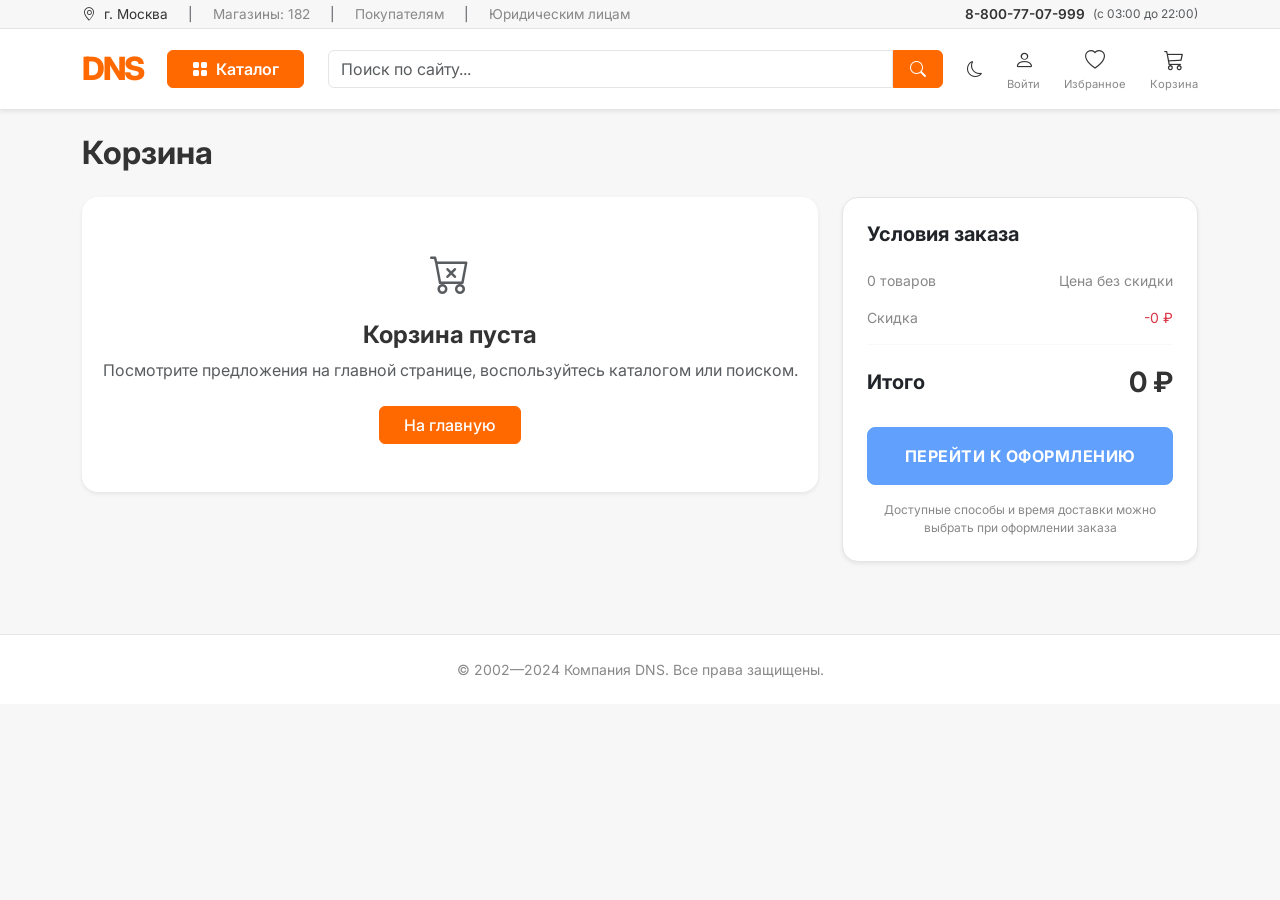
==== pages/cart.html @ 1a846f54 "Initial commit: DNS Marketplace clone" ====
<!DOCTYPE html>
<html lang="ru" data-theme="light">
<head>
  <meta charset="UTF-8">
  <meta name="viewport" content="width=device-width, initial-scale=1.0">
  <title>Корзина - DNS</title>
  <link href="https://cdn.jsdelivr.net/npm/bootstrap@5.3.2/dist/css/bootstrap.min.css" rel="stylesheet">
  <link rel="stylesheet" href="https://cdn.jsdelivr.net/npm/bootstrap-icons@1.11.1/font/bootstrap-icons.css">
  <link href="https://fonts.googleapis.com/css2?family=Inter:wght@400;500;600;700&display=swap" rel="stylesheet">
  <link rel="stylesheet" href="../css/style.css">
</head>
<body>

  <!-- Top Bar -->
  <div class="top-bar py-1 d-none d-lg-block">
    <div class="container d-flex justify-content-between align-items-center">
      <div>
        <i class="bi bi-geo-alt me-1"></i> г. Москва
        <span class="mx-3 text-muted">|</span>
        <a href="#" class="text-muted-custom">Магазины: 182</a>
        <span class="mx-3 text-muted">|</span>
        <a href="#" class="text-muted-custom">Покупателям</a>
        <span class="mx-3 text-muted">|</span>
        <a href="#" class="text-muted-custom">Юридическим лицам</a>
      </div>
      <div class="d-flex align-items-center">
        <span class="fw-semibold">8-800-77-07-999</span>
        <span class="ms-2 text-muted small">(с 03:00 до 22:00)</span>
      </div>
    </div>
  </div>

  <!-- Header -->
  <header class="py-3 shadow-sm bg-card-custom sticky-top">
    <div class="container d-flex align-items-center justify-content-between gap-3 gap-md-4">
      <button class="btn btn-light d-lg-none border-custom bg-card-custom text-muted-custom" type="button" data-bs-toggle="offcanvas" data-bs-target="#mobileMenu">
        <i class="bi bi-list fs-5"></i>
      </button>
      <a href="../index.html" class="d-flex align-items-center text-primary fw-bold fs-2 text-decoration-none" style="letter-spacing: -2px; font-weight: 800 !important;">
        DNS
      </a>
      <div class="dropdown d-none d-lg-block">
        <button class="btn btn-primary d-flex align-items-center gap-2 fw-semibold px-4" type="button" data-bs-toggle="dropdown" aria-expanded="false">
          <i class="bi bi-grid-fill"></i> Каталог
        </button>
        <ul class="dropdown-menu shadow-md border-custom bg-card-custom w-100 p-3" style="min-width: 320px;">
          <li><a class="dropdown-item py-2 fw-medium" href="catalog.html?cat=Смартфоны"><i class="bi bi-phone me-2 text-primary"></i> Смартфоны и гаджеты</a></li>
          <li><a class="dropdown-item py-2 fw-medium" href="catalog.html?cat=Ноутбуки"><i class="bi bi-laptop me-2 text-primary"></i> Ноутбуки и компьютеры</a></li>
          <li><a class="dropdown-item py-2 fw-medium" href="catalog.html?cat=Комплектующие"><i class="bi bi-pc-display me-2 text-primary"></i> Комплектующие для ПК</a></li>
          <li><a class="dropdown-item py-2 fw-medium" href="catalog.html?cat=Телевизоры"><i class="bi bi-tv me-2 text-primary"></i> ТВ, консоли и аудио</a></li>
          <li><a class="dropdown-item py-2 fw-medium" href="catalog.html?cat=Консоли"><i class="bi bi-controller me-2 text-primary"></i> Игры и приставки</a></li>
          <li><a class="dropdown-item py-2 fw-medium" href="catalog.html?cat=Периферия"><i class="bi bi-mouse me-2 text-primary"></i> Периферия и аксессуары</a></li>
          <li><a class="dropdown-item py-2 fw-medium" href="catalog.html?cat=Умный дом"><i class="bi bi-house-gear me-2 text-primary"></i> Умный дом и безопасность</a></li>
          <li><a class="dropdown-item py-2 fw-medium" href="catalog.html?cat=Бытовая техника"><i class="bi bi-cup-hot me-2 text-primary"></i> Бытовая техника</a></li>
          <li><hr class="dropdown-divider border-custom"></li>
          <li><a class="dropdown-item py-2 fw-bold text-primary" href="catalog.html"><i class="bi bi-list-ul me-2"></i> Все категории</a></li>
        </ul>
      </div>
      <form id="search-form" class="flex-grow-1 position-relative d-none d-md-flex">
        <input type="text" id="search-input" class="form-control search-input bg-card-custom border-custom text-muted-custom" placeholder="Поиск по сайту...">
        <button type="submit" class="btn btn-primary search-btn px-3"><i class="bi bi-search"></i></button>
      </form>
      <div class="d-flex align-items-center gap-3 gap-md-4 ms-auto ms-md-0">
        <button id="theme-toggle" class="btn btn-link nav-icon p-0 border-0 text-muted-custom" title="Сменить тему"><i class="bi bi-moon"></i></button>
        <a href="profile.html" class="nav-icon text-center d-none d-sm-flex flex-column align-items-center text-muted-custom text-decoration-none">
          <i class="bi bi-person fs-5"></i><span style="font-size: 0.7rem;">Войти</span>
        </a>
        <a href="favorites.html" class="nav-icon text-center position-relative d-flex flex-column align-items-center text-muted-custom text-decoration-none">
          <i class="bi bi-heart fs-5"></i><span style="font-size: 0.7rem;">Избранное</span>
          <span id="fav-badge" class="nav-badge" style="display:none;">0</span>
        </a>
        <a href="cart.html" class="nav-icon text-center position-relative d-flex flex-column align-items-center text-muted-custom text-decoration-none">
          <i class="bi bi-cart3 fs-5"></i><span style="font-size: 0.7rem;">Корзина</span>
          <span id="cart-badge" class="nav-badge" style="display:none;">0</span>
        </a>
      </div>
    </div>
  </header>

  <!-- Mobile Offcanvas Menu -->
  <div class="offcanvas offcanvas-start bg-card-custom text-muted-custom" tabindex="-1" id="mobileMenu">
    <div class="offcanvas-header border-bottom border-custom">
      <h5 class="offcanvas-title text-primary fw-bold" style="letter-spacing: -2px;">DNS</h5>
      <button type="button" class="btn-close btn-close-white" data-bs-dismiss="offcanvas"></button>
    </div>
    <div class="offcanvas-body p-0">
      <div class="list-group list-group-flush">
        <a href="catalog.html" class="list-group-item list-group-item-action bg-card-custom text-muted-custom py-3 border-custom fw-semibold"><i class="bi bi-grid-fill me-2 text-primary"></i> Каталог товаров</a>
        <a href="profile.html" class="list-group-item list-group-item-action bg-card-custom text-muted-custom py-3 border-custom"><i class="bi bi-person me-2"></i> Личный кабинет</a>
        <a href="favorites.html" class="list-group-item list-group-item-action bg-card-custom text-muted-custom py-3 border-custom"><i class="bi bi-heart me-2"></i> Избранное</a>
        <a href="#" class="list-group-item list-group-item-action bg-card-custom text-muted-custom py-3 border-custom"><i class="bi bi-telephone me-2"></i> 8-800-77-07-999</a>
      </div>
    </div>
  </div>

  <main class="container py-4">
    <h2 class="fw-bold mb-4">Корзина</h2>

    <div class="row g-4">
      <div class="col-lg-8">
        
        <div id="empty-cart" class="text-center py-5 bg-card-custom border-custom rounded-4 shadow-sm" style="display: none;">
          <i class="bi bi-cart-x fs-1 text-muted mb-3 d-block"></i>
          <h4 class="fw-bold">Корзина пуста</h4>
          <p class="text-muted mb-4">Посмотрите предложения на главной странице, воспользуйтесь каталогом или поиском.</p>
          <a href="../index.html" class="btn btn-primary px-4 fw-medium">На главную</a>
        </div>

        <div id="cart-items" class="d-flex flex-column gap-3">
          <!-- Rendered by JS -->
        </div>

      </div>

      <div class="col-lg-4">
        <div class="card bg-card-custom border-custom shadow-sm rounded-4 sticky-top" style="top: 100px;">
          <div class="card-body p-4">
            <h5 class="card-title fw-bold mb-4">Условия заказа</h5>
            
            <div class="d-flex justify-content-between mb-3 text-muted-custom small">
              <span id="cart-count">0 товаров</span>
              <span>Цена без скидки</span>
            </div>
            
            <div class="d-flex justify-content-between mb-3 text-muted-custom small">
              <span>Скидка</span>
              <span class="text-danger">-0 ₽</span>
            </div>
            
            <hr class="border-custom">
            
            <div class="d-flex justify-content-between align-items-center mb-4">
              <span class="fw-bold fs-5">Итого</span>
              <span class="fw-bold fs-3 text-main" id="cart-total">0 ₽</span>
            </div>

            <button class="btn btn-primary w-100 py-3 fw-bold rounded-3 mb-3 text-uppercase" style="letter-spacing:0.5px;" id="checkout-btn" disabled>Перейти к оформлению</button>
            <p class="text-center text-muted-custom small mb-0" style="font-size:0.75rem;">Доступные способы и время доставки можно выбрать при оформлении заказа</p>
          </div>
        </div>
      </div>
    </div>
  </main>

  <footer class="mt-5 border-top border-custom bg-card-custom">
    <div class="container text-center pt-4 pb-4">
      <p class="text-muted-custom mb-0 small">&copy; 2002—2024 Компания DNS. Все права защищены.</p>
    </div>
  </footer>

  <script src="https://cdn.jsdelivr.net/npm/bootstrap@5.3.2/dist/js/bootstrap.bundle.min.js"></script>
  <script src="../js/app.js"></script>
  <script src="../js/cart.js"></script>
</body>
</html>
---- css/style.css ----
:root {
  /* Colors */
  --color-primary: #ff6900;
  --color-primary-hover: #e55e00;
  --color-bg-body: #f7f7f7;
  --color-bg-card: #ffffff;
  --color-text-main: #333333;
  --color-text-muted: #888888;
  --color-border: #e5e5e5;
  --color-danger: #dc3545;
  --color-success: #198754;

  /* Shadows */
  --shadow-sm: 0 1px 3px rgba(0,0,0,0.08);
  --shadow-md: 0 4px 12px rgba(0,0,0,0.08);
  --shadow-hover: 0 8px 24px rgba(0,0,0,0.12);

  /* Radius */
  --radius-sm: 6px;
  --radius-md: 12px;
  --radius-lg: 16px;

  /* Transitions */
  --transition-fast: 0.2s ease-in-out;
}

[data-theme="dark"] {
  --color-bg-body: #121212;
  --color-bg-card: #1e1e1e;
  --color-text-main: #f5f5f5;
  --color-text-muted: #aaaaaa;
  --color-border: #333333;
  --shadow-sm: 0 2px 4px rgba(0,0,0,0.2);
  --shadow-md: 0 4px 12px rgba(0,0,0,0.4);
  --shadow-hover: 0 8px 24px rgba(0,0,0,0.6);
}

body {
  font-family: 'Inter', -apple-system, BlinkMacSystemFont, "Segoe UI", Roboto, Helvetica, Arial, sans-serif;
  background-color: var(--color-bg-body);
  color: var(--color-text-main);
  transition: background-color var(--transition-fast), color var(--transition-fast);
}

/* Typography & Utilities */
a {
  text-decoration: none;
  color: inherit;
}
.text-main { color: var(--color-text-main) !important; }
.text-primary { color: var(--color-primary) !important; }
.bg-primary { background-color: var(--color-primary) !important; }

.hover-primary:hover {
  color: var(--color-primary) !important;
}

.transition-all {
  transition: all var(--transition-fast);
}

.hover-shadow:hover {
  box-shadow: var(--shadow-hover) !important;
  transform: translateY(-2px);
}

.hover-zoom img {
  transition: transform 0.4s ease;
}
.hover-zoom:hover img {
  transform: scale(1.05);
}

.btn-primary {
  background-color: var(--color-primary);
  border-color: var(--color-primary);
  color: #fff;
}
.btn-primary:hover, .btn-primary:focus, .btn-primary:active {
  background-color: var(--color-primary-hover) !important;
  border-color: var(--color-primary-hover) !important;
  color: #fff !important;
}
.btn-outline-primary {
  color: var(--color-primary);
  border-color: var(--color-primary);
}
.btn-outline-primary:hover {
  background-color: var(--color-primary);
  color: #fff;
}

/* Header & Navbar */
header {
  background-color: var(--color-bg-card);
  border-bottom: 1px solid var(--color-border);
}
.top-bar {
  background-color: var(--color-bg-body);
  font-size: 0.85rem;
  border-bottom: 1px solid var(--color-border);
}
.search-input {
  border-radius: var(--radius-sm) 0 0 var(--radius-sm);
}
.search-btn {
  border-radius: 0 var(--radius-sm) var(--radius-sm) 0;
}
.nav-icon {
  position: relative;
  color: var(--color-text-main);
  transition: color var(--transition-fast);
  cursor: pointer;
}
.nav-icon:hover {
  color: var(--color-primary);
}
.nav-icon i {
  color: var(--color-text-main);
  transition: color var(--transition-fast);
}
.nav-icon:hover i {
  color: var(--color-primary);
}
.nav-badge {
  position: absolute;
  top: -2px;
  right: 5px;
  font-size: 0.65rem;
  font-weight: bold;
  padding: 0.25em 0.5em;
  border-radius: 50%;
  background-color: var(--color-primary);
  color: white;
}

/* Category Cards (Index) */
.category-card {
  background-color: var(--color-bg-card);
  border: 1px solid var(--color-border);
  border-radius: var(--radius-md);
  box-shadow: var(--shadow-sm);
  transition: all var(--transition-fast);
}
.category-card:hover {
  border-color: var(--color-primary);
  box-shadow: var(--shadow-md);
  transform: translateY(-2px);
}

/* Badges */
.badge-discount {
  background-color: var(--color-danger);
  color: #fff;
}

/* Sidebar & Filters */
.sidebar {
  background-color: var(--color-bg-card);
  padding: 1.5rem;
  border-radius: var(--radius-md);
  border: 1px solid var(--color-border);
}

/* Toast */
.toast-container {
  z-index: 1060;
}

/* Theme Toggle */
.theme-switch {
  cursor: pointer;
  display: flex;
  align-items: center;
}

/* Helpers */
.text-muted-custom {
  color: var(--color-text-muted) !important;
}
.bg-card-custom {
  background-color: var(--color-bg-card) !important;
}
.border-custom {
  border-color: var(--color-border) !important;
}
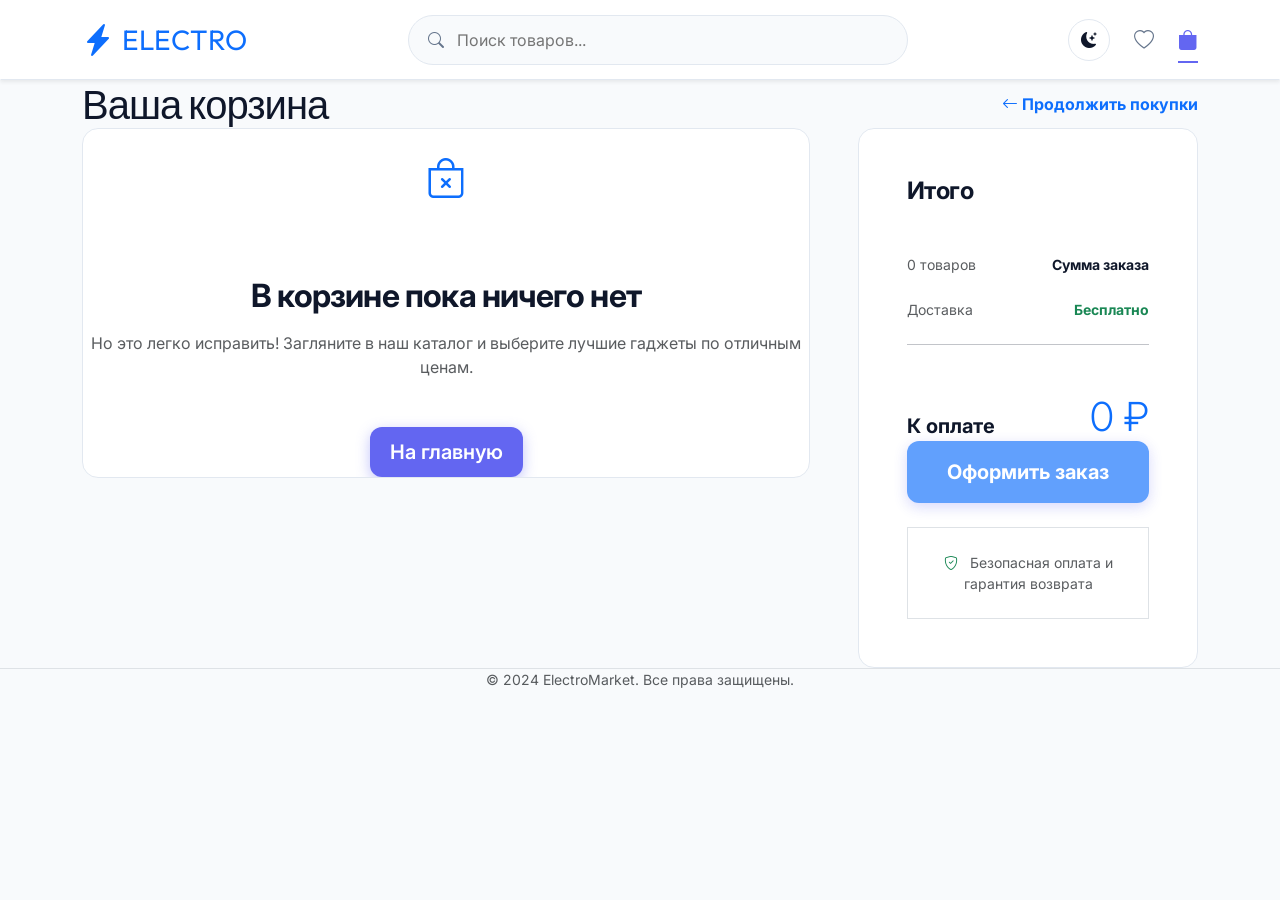
==== commit 19a9563a: "Модернизация архитектуры и дизайна: кастомная дизайн-система, Store, новый UX и расширенный функцион" ====
--- a/pages/cart.html
+++ b/pages/cart.html
@@ -3,148 +3,105 @@
 <head>
   <meta charset="UTF-8">
   <meta name="viewport" content="width=device-width, initial-scale=1.0">
-  <title>Корзина - DNS</title>
+  <title>Корзина — ElectroMarket</title>
   <link href="https://cdn.jsdelivr.net/npm/bootstrap@5.3.2/dist/css/bootstrap.min.css" rel="stylesheet">
   <link rel="stylesheet" href="https://cdn.jsdelivr.net/npm/bootstrap-icons@1.11.1/font/bootstrap-icons.css">
-  <link href="https://fonts.googleapis.com/css2?family=Inter:wght@400;500;600;700&display=swap" rel="stylesheet">
+  <link rel="preconnect" href="https://fonts.googleapis.com">
+  <link rel="preconnect" href="https://fonts.gstatic.com" crossorigin>
+  <link href="https://fonts.googleapis.com/css2?family=Inter:wght@400;500;600;700&family=Outfit:wght@700;800&display=swap" rel="stylesheet">
   <link rel="stylesheet" href="../css/style.css">
 </head>
 <body>
 
-  <!-- Top Bar -->
-  <div class="top-bar py-1 d-none d-lg-block">
-    <div class="container d-flex justify-content-between align-items-center">
-      <div>
-        <i class="bi bi-geo-alt me-1"></i> г. Москва
-        <span class="mx-3 text-muted">|</span>
-        <a href="#" class="text-muted-custom">Магазины: 182</a>
-        <span class="mx-3 text-muted">|</span>
-        <a href="#" class="text-muted-custom">Покупателям</a>
-        <span class="mx-3 text-muted">|</span>
-        <a href="#" class="text-muted-custom">Юридическим лицам</a>
+  <!-- Premium Header -->
+  <header class="header-main glass shadow-sm">
+    <div class="container h-100 d-flex align-items-center justify-content-between gap-4">
+      <a href="../index.html" class="d-flex align-items-center text-primary text-decoration-none" style="font-family: 'Outfit', sans-serif;">
+        <i class="bi bi-lightning-charge-fill fs-2 me-2"></i>
+        <span class="fs-3 fw-800 tracking-tighter">ELECTRO</span>
+      </a>
+      <div class="search-container d-none d-md-block">
+        <i class="bi bi-search search-icon"></i>
+        <input type="text" class="search-input-premium" placeholder="Поиск товаров...">
       </div>
-      <div class="d-flex align-items-center">
-        <span class="fw-semibold">8-800-77-07-999</span>
-        <span class="ms-2 text-muted small">(с 03:00 до 22:00)</span>
-      </div>
-    </div>
-  </div>
-
-  <!-- Header -->
-  <header class="py-3 shadow-sm bg-card-custom sticky-top">
-    <div class="container d-flex align-items-center justify-content-between gap-3 gap-md-4">
-      <button class="btn btn-light d-lg-none border-custom bg-card-custom text-muted-custom" type="button" data-bs-toggle="offcanvas" data-bs-target="#mobileMenu">
-        <i class="bi bi-list fs-5"></i>
-      </button>
-      <a href="../index.html" class="d-flex align-items-center text-primary fw-bold fs-2 text-decoration-none" style="letter-spacing: -2px; font-weight: 800 !important;">
-        DNS
-      </a>
-      <div class="dropdown d-none d-lg-block">
-        <button class="btn btn-primary d-flex align-items-center gap-2 fw-semibold px-4" type="button" data-bs-toggle="dropdown" aria-expanded="false">
-          <i class="bi bi-grid-fill"></i> Каталог
+      <div class="d-flex align-items-center gap-2 gap-md-4">
+        <button id="theme-toggle" class="btn btn-light rounded-circle p-2" style="width: 42px; height: 42px;">
+          <i class="bi bi-moon-stars-fill"></i>
         </button>
-        <ul class="dropdown-menu shadow-md border-custom bg-card-custom w-100 p-3" style="min-width: 320px;">
-          <li><a class="dropdown-item py-2 fw-medium" href="catalog.html?cat=Смартфоны"><i class="bi bi-phone me-2 text-primary"></i> Смартфоны и гаджеты</a></li>
-          <li><a class="dropdown-item py-2 fw-medium" href="catalog.html?cat=Ноутбуки"><i class="bi bi-laptop me-2 text-primary"></i> Ноутбуки и компьютеры</a></li>
-          <li><a class="dropdown-item py-2 fw-medium" href="catalog.html?cat=Комплектующие"><i class="bi bi-pc-display me-2 text-primary"></i> Комплектующие для ПК</a></li>
-          <li><a class="dropdown-item py-2 fw-medium" href="catalog.html?cat=Телевизоры"><i class="bi bi-tv me-2 text-primary"></i> ТВ, консоли и аудио</a></li>
-          <li><a class="dropdown-item py-2 fw-medium" href="catalog.html?cat=Консоли"><i class="bi bi-controller me-2 text-primary"></i> Игры и приставки</a></li>
-          <li><a class="dropdown-item py-2 fw-medium" href="catalog.html?cat=Периферия"><i class="bi bi-mouse me-2 text-primary"></i> Периферия и аксессуары</a></li>
-          <li><a class="dropdown-item py-2 fw-medium" href="catalog.html?cat=Умный дом"><i class="bi bi-house-gear me-2 text-primary"></i> Умный дом и безопасность</a></li>
-          <li><a class="dropdown-item py-2 fw-medium" href="catalog.html?cat=Бытовая техника"><i class="bi bi-cup-hot me-2 text-primary"></i> Бытовая техника</a></li>
-          <li><hr class="dropdown-divider border-custom"></li>
-          <li><a class="dropdown-item py-2 fw-bold text-primary" href="catalog.html"><i class="bi bi-list-ul me-2"></i> Все категории</a></li>
-        </ul>
-      </div>
-      <form id="search-form" class="flex-grow-1 position-relative d-none d-md-flex">
-        <input type="text" id="search-input" class="form-control search-input bg-card-custom border-custom text-muted-custom" placeholder="Поиск по сайту...">
-        <button type="submit" class="btn btn-primary search-btn px-3"><i class="bi bi-search"></i></button>
-      </form>
-      <div class="d-flex align-items-center gap-3 gap-md-4 ms-auto ms-md-0">
-        <button id="theme-toggle" class="btn btn-link nav-icon p-0 border-0 text-muted-custom" title="Сменить тему"><i class="bi bi-moon"></i></button>
-        <a href="profile.html" class="nav-icon text-center d-none d-sm-flex flex-column align-items-center text-muted-custom text-decoration-none">
-          <i class="bi bi-person fs-5"></i><span style="font-size: 0.7rem;">Войти</span>
+        <a href="favorites.html" class="nav-link-custom d-flex flex-column align-items-center position-relative">
+          <i class="bi bi-heart fs-5"></i>
+          <span id="fav-badge" class="badge bg-danger position-absolute top-0 start-100 translate-middle-x rounded-pill" style="display:none; font-size: 0.65rem;">0</span>
         </a>
-        <a href="favorites.html" class="nav-icon text-center position-relative d-flex flex-column align-items-center text-muted-custom text-decoration-none">
-          <i class="bi bi-heart fs-5"></i><span style="font-size: 0.7rem;">Избранное</span>
-          <span id="fav-badge" class="nav-badge" style="display:none;">0</span>
-        </a>
-        <a href="cart.html" class="nav-icon text-center position-relative d-flex flex-column align-items-center text-muted-custom text-decoration-none">
-          <i class="bi bi-cart3 fs-5"></i><span style="font-size: 0.7rem;">Корзина</span>
-          <span id="cart-badge" class="nav-badge" style="display:none;">0</span>
+        <a href="cart.html" class="nav-link-custom d-flex flex-column align-items-center position-relative active">
+          <i class="bi bi-bag-fill fs-5"></i>
+          <span id="cart-badge" class="badge bg-primary position-absolute top-0 start-100 translate-middle-x rounded-pill" style="display:none; font-size: 0.65rem;">0</span>
         </a>
       </div>
     </div>
   </header>
 
-  <!-- Mobile Offcanvas Menu -->
-  <div class="offcanvas offcanvas-start bg-card-custom text-muted-custom" tabindex="-1" id="mobileMenu">
-    <div class="offcanvas-header border-bottom border-custom">
-      <h5 class="offcanvas-title text-primary fw-bold" style="letter-spacing: -2px;">DNS</h5>
-      <button type="button" class="btn-close btn-close-white" data-bs-dismiss="offcanvas"></button>
+  <main class="container py-10">
+    <div class="d-flex align-items-center justify-content-between mb-8">
+      <h1 class="h1 fw-800 m-0" style="font-family: 'Outfit', sans-serif;">Ваша корзина</h1>
+      <a href="../index.html" class="text-primary fw-bold text-decoration-none"><i class="bi bi-arrow-left"></i> Продолжить покупки</a>
     </div>
-    <div class="offcanvas-body p-0">
-      <div class="list-group list-group-flush">
-        <a href="catalog.html" class="list-group-item list-group-item-action bg-card-custom text-muted-custom py-3 border-custom fw-semibold"><i class="bi bi-grid-fill me-2 text-primary"></i> Каталог товаров</a>
-        <a href="profile.html" class="list-group-item list-group-item-action bg-card-custom text-muted-custom py-3 border-custom"><i class="bi bi-person me-2"></i> Личный кабинет</a>
-        <a href="favorites.html" class="list-group-item list-group-item-action bg-card-custom text-muted-custom py-3 border-custom"><i class="bi bi-heart me-2"></i> Избранное</a>
-        <a href="#" class="list-group-item list-group-item-action bg-card-custom text-muted-custom py-3 border-custom"><i class="bi bi-telephone me-2"></i> 8-800-77-07-999</a>
-      </div>
-    </div>
-  </div>
 
-  <main class="container py-4">
-    <h2 class="fw-bold mb-4">Корзина</h2>
-
-    <div class="row g-4">
+    <div class="row g-5">
       <div class="col-lg-8">
-        
-        <div id="empty-cart" class="text-center py-5 bg-card-custom border-custom rounded-4 shadow-sm" style="display: none;">
-          <i class="bi bi-cart-x fs-1 text-muted mb-3 d-block"></i>
-          <h4 class="fw-bold">Корзина пуста</h4>
-          <p class="text-muted mb-4">Посмотрите предложения на главной странице, воспользуйтесь каталогом или поиском.</p>
-          <a href="../index.html" class="btn btn-primary px-4 fw-medium">На главную</a>
+        <!-- Empty State -->
+        <div id="empty-cart" class="card-premium glass p-10 text-center animate-fade-in-up" style="display: none;">
+          <div class="bg-primary-light text-primary rounded-circle d-inline-flex align-items-center justify-content-center mb-5" style="width: 100px; height: 100px;">
+            <i class="bi bi-bag-x fs-1"></i>
+          </div>
+          <h2 class="fw-800 mb-3">В корзине пока ничего нет</h2>
+          <p class="text-muted mb-5 max-w-sm mx-auto">Но это легко исправить! Загляните в наш каталог и выберите лучшие гаджеты по отличным ценам.</p>
+          <a href="../index.html" class="btn btn-primary btn-lg px-8">На главную</a>
         </div>
 
-        <div id="cart-items" class="d-flex flex-column gap-3">
+        <!-- Cart Items -->
+        <div id="cart-items">
           <!-- Rendered by JS -->
+          <div class="card-premium skeleton mb-4" style="height: 120px;"></div>
+          <div class="card-premium skeleton mb-4" style="height: 120px;"></div>
         </div>
-
       </div>
 
       <div class="col-lg-4">
-        <div class="card bg-card-custom border-custom shadow-sm rounded-4 sticky-top" style="top: 100px;">
-          <div class="card-body p-4">
-            <h5 class="card-title fw-bold mb-4">Условия заказа</h5>
-            
-            <div class="d-flex justify-content-between mb-3 text-muted-custom small">
-              <span id="cart-count">0 товаров</span>
-              <span>Цена без скидки</span>
-            </div>
-            
-            <div class="d-flex justify-content-between mb-3 text-muted-custom small">
-              <span>Скидка</span>
-              <span class="text-danger">-0 ₽</span>
-            </div>
-            
-            <hr class="border-custom">
-            
-            <div class="d-flex justify-content-between align-items-center mb-4">
-              <span class="fw-bold fs-5">Итого</span>
-              <span class="fw-bold fs-3 text-main" id="cart-total">0 ₽</span>
-            </div>
+        <div class="card-premium p-5 glass position-sticky" style="top: 120px;">
+          <h4 class="fw-bold mb-5">Итого</h4>
+          
+          <div class="d-flex justify-content-between mb-4 small">
+            <span class="text-muted" id="cart-count">0 товаров</span>
+            <span class="text-main fw-bold">Сумма заказа</span>
+          </div>
+          
+          <div class="d-flex justify-content-between mb-4 small">
+            <span class="text-muted">Доставка</span>
+            <span class="text-success fw-bold">Бесплатно</span>
+          </div>
+          
+          <hr class="mb-5">
+          
+          <div class="d-flex justify-content-between align-items-end mb-6">
+            <span class="fw-bold fs-5">К оплате</span>
+            <span class="display-6 fw-800 text-primary" id="cart-total">0 ₽</span>
+          </div>
 
-            <button class="btn btn-primary w-100 py-3 fw-bold rounded-3 mb-3 text-uppercase" style="letter-spacing:0.5px;" id="checkout-btn" disabled>Перейти к оформлению</button>
-            <p class="text-center text-muted-custom small mb-0" style="font-size:0.75rem;">Доступные способы и время доставки можно выбрать при оформлении заказа</p>
+          <button class="btn btn-primary w-100 py-3 fs-5 fw-bold mb-4" id="checkout-btn" disabled>
+            Оформить заказ
+          </button>
+          
+          <div class="p-4 bg-body rounded-xl border border-dashed text-center small text-muted">
+            <i class="bi bi-shield-check text-success me-2"></i> Безопасная оплата и гарантия возврата
           </div>
         </div>
       </div>
     </div>
   </main>
 
-  <footer class="mt-5 border-top border-custom bg-card-custom">
-    <div class="container text-center pt-4 pb-4">
-      <p class="text-muted-custom mb-0 small">&copy; 2002—2024 Компания DNS. Все права защищены.</p>
+  <footer class="bg-card py-10 border-top mt-10">
+    <div class="container text-center text-muted small">
+      &copy; 2024 ElectroMarket. Все права защищены.
     </div>
   </footer>
 
@@ -153,3 +110,4 @@
   <script src="../js/cart.js"></script>
 </body>
 </html>
+
--- a/css/style.css
+++ b/css/style.css
@@ -1,186 +1,381 @@
 :root {
-  /* Colors */
-  --color-primary: #ff6900;
-  --color-primary-hover: #e55e00;
-  --color-bg-body: #f7f7f7;
-  --color-bg-card: #ffffff;
-  --color-text-main: #333333;
-  --color-text-muted: #888888;
-  --color-border: #e5e5e5;
-  --color-danger: #dc3545;
-  --color-success: #198754;
-
-  /* Shadows */
-  --shadow-sm: 0 1px 3px rgba(0,0,0,0.08);
-  --shadow-md: 0 4px 12px rgba(0,0,0,0.08);
-  --shadow-hover: 0 8px 24px rgba(0,0,0,0.12);
+  /* Core Colors - Modern Indigo/Violet Palette */
+  --primary: #6366f1;
+  --primary-hover: #4f46e5;
+  --primary-light: #e0e7ff;
+  --secondary: #64748b;
+  --accent: #f59e0b;
+  
+  /* Neutral Colors */
+  --bg-body: #f8fafc;
+  --bg-card: #ffffff;
+  --text-main: #0f172a;
+  --text-muted: #64748b;
+  --border: #e2e8f0;
+  
+  /* Semantic Colors */
+  --success: #10b981;
+  --danger: #ef4444;
+  --warning: #f59e0b;
+  --info: #3b82f6;
+
+  /* Spacing Scale (8px base) */
+  --sp-1: 0.25rem; /* 4px */
+  --sp-2: 0.5rem;  /* 8px */
+  --sp-3: 0.75rem; /* 12px */
+  --sp-4: 1rem;    /* 16px */
+  --sp-5: 1.25rem; /* 20px */
+  --sp-6: 1.5rem;  /* 24px */
+  --sp-8: 2rem;    /* 32px */
+  --sp-10: 2.5rem; /* 40px */
+  --sp-12: 3rem;   /* 48px */
+
+  /* Shadows - Layered & Soft */
+  --shadow-sm: 0 1px 2px 0 rgb(0 0 0 / 0.05);
+  --shadow-md: 0 4px 6px -1px rgb(0 0 0 / 0.1), 0 2px 4px -2px rgb(0 0 0 / 0.1);
+  --shadow-lg: 0 10px 15px -3px rgb(0 0 0 / 0.1), 0 4px 6px -4px rgb(0 0 0 / 0.1);
+  --shadow-xl: 0 20px 25px -5px rgb(0 0 0 / 0.1), 0 8px 10px -6px rgb(0 0 0 / 0.1);
+  --shadow-inner: inset 0 2px 4px 0 rgb(0 0 0 / 0.05);
 
   /* Radius */
-  --radius-sm: 6px;
-  --radius-md: 12px;
-  --radius-lg: 16px;
+  --radius-sm: 0.375rem;
+  --radius-md: 0.5rem;
+  --radius-lg: 0.75rem;
+  --radius-xl: 1rem;
+  --radius-2xl: 1.5rem;
+  --radius-full: 9999px;
 
   /* Transitions */
-  --transition-fast: 0.2s ease-in-out;
-}
-
+  --ease-in-out: cubic-bezier(0.4, 0, 0.2, 1);
+  --transition-fast: 150ms var(--ease-in-out);
+  --transition-normal: 250ms var(--ease-in-out);
+  --transition-slow: 400ms var(--ease-in-out);
+
+  /* Layout */
+  --header-height: 80px;
+  --container-max-width: 1280px;
+}
+
+/* Dark Mode Overrides */
 [data-theme="dark"] {
-  --color-bg-body: #121212;
-  --color-bg-card: #1e1e1e;
-  --color-text-main: #f5f5f5;
-  --color-text-muted: #aaaaaa;
-  --color-border: #333333;
-  --shadow-sm: 0 2px 4px rgba(0,0,0,0.2);
-  --shadow-md: 0 4px 12px rgba(0,0,0,0.4);
-  --shadow-hover: 0 8px 24px rgba(0,0,0,0.6);
-}
-
+  --bg-body: #020617;
+  --bg-card: #0f172a;
+  --text-main: #f1f5f9;
+  --text-muted: #94a3b8;
+  --border: #1e293b;
+  --shadow-sm: 0 1px 2px 0 rgb(0 0 0 / 0.3);
+  --shadow-md: 0 4px 6px -1px rgb(0 0 0 / 0.5);
+  --shadow-lg: 0 10px 15px -3px rgb(0 0 0 / 0.5);
+  --shadow-xl: 0 20px 25px -5px rgb(0 0 0 / 0.5);
+  --primary-light: rgba(99, 102, 241, 0.15);
+}
+
+/* Base Styles */
 body {
-  font-family: 'Inter', -apple-system, BlinkMacSystemFont, "Segoe UI", Roboto, Helvetica, Arial, sans-serif;
-  background-color: var(--color-bg-body);
-  color: var(--color-text-main);
-  transition: background-color var(--transition-fast), color var(--transition-fast);
-}
-
-/* Typography & Utilities */
+  font-family: 'Inter', system-ui, -apple-system, sans-serif;
+  background-color: var(--bg-body);
+  color: var(--text-main);
+  line-height: 1.5;
+  -webkit-font-smoothing: antialiased;
+  transition: background-color var(--transition-normal), color var(--transition-normal);
+}
+
+h1, h2, h3, h4, h5, h6 {
+  font-weight: 700;
+  letter-spacing: -0.025em;
+  color: var(--text-main);
+}
+
 a {
+  color: inherit;
   text-decoration: none;
-  color: inherit;
-}
-.text-main { color: var(--color-text-main) !important; }
-.text-primary { color: var(--color-primary) !important; }
-.bg-primary { background-color: var(--color-primary) !important; }
-
-.hover-primary:hover {
-  color: var(--color-primary) !important;
-}
-
-.transition-all {
-  transition: all var(--transition-fast);
-}
-
-.hover-shadow:hover {
-  box-shadow: var(--shadow-hover) !important;
-  transform: translateY(-2px);
-}
-
-.hover-zoom img {
-  transition: transform 0.4s ease;
-}
-.hover-zoom:hover img {
-  transform: scale(1.05);
+  transition: color var(--transition-fast);
+}
+
+/* Typography Utilities */
+.text-balance { text-wrap: balance; }
+.text-gradient {
+  background: linear-gradient(135deg, var(--primary), var(--primary-hover));
+  -webkit-background-clip: text;
+  -webkit-text-fill-color: transparent;
+}
+
+/* Glassmorphism */
+.glass {
+  background: rgba(255, 255, 255, 0.7);
+  backdrop-filter: blur(12px);
+  -webkit-backdrop-filter: blur(12px);
+  border: 1px solid rgba(255, 255, 255, 0.3);
+}
+
+[data-theme="dark"] .glass {
+  background: rgba(15, 23, 42, 0.7);
+  border: 1px solid rgba(255, 255, 255, 0.1);
+}
+
+/* Button Overrides */
+.btn {
+  padding: 0.625rem 1.25rem;
+  font-weight: 600;
+  border-radius: var(--radius-lg);
+  transition: all var(--transition-normal);
+  display: inline-flex;
+  align-items: center;
+  justify-content: center;
+  gap: var(--sp-2);
 }
 
 .btn-primary {
-  background-color: var(--color-primary);
-  border-color: var(--color-primary);
-  color: #fff;
-}
-.btn-primary:hover, .btn-primary:focus, .btn-primary:active {
-  background-color: var(--color-primary-hover) !important;
-  border-color: var(--color-primary-hover) !important;
-  color: #fff !important;
-}
-.btn-outline-primary {
-  color: var(--color-primary);
-  border-color: var(--color-primary);
-}
-.btn-outline-primary:hover {
-  background-color: var(--color-primary);
-  color: #fff;
-}
-
-/* Header & Navbar */
-header {
-  background-color: var(--color-bg-card);
-  border-bottom: 1px solid var(--color-border);
-}
-.top-bar {
-  background-color: var(--color-bg-body);
-  font-size: 0.85rem;
-  border-bottom: 1px solid var(--color-border);
-}
-.search-input {
-  border-radius: var(--radius-sm) 0 0 var(--radius-sm);
-}
-.search-btn {
-  border-radius: 0 var(--radius-sm) var(--radius-sm) 0;
-}
-.nav-icon {
+  background-color: var(--primary);
+  border: none;
+  color: white;
+  box-shadow: 0 4px 14px 0 rgba(99, 102, 241, 0.39);
+}
+
+.btn-primary:hover {
+  background-color: var(--primary-hover);
+  transform: translateY(-1px);
+  box-shadow: 0 6px 20px rgba(99, 102, 241, 0.23);
+}
+
+.btn-light {
+  background-color: var(--bg-card);
+  border: 1px solid var(--border);
+  color: var(--text-main);
+}
+
+.btn-light:hover {
+  background-color: var(--bg-body);
+  border-color: var(--primary);
+}
+
+/* Card Styles */
+.card-premium {
+  background: var(--bg-card);
+  border: 1px solid var(--border);
+  border-radius: var(--radius-xl);
+  overflow: hidden;
+  transition: all var(--transition-normal);
+}
+
+.card-premium:hover {
+  transform: translateY(-4px);
+  box-shadow: var(--shadow-xl);
+  border-color: var(--primary-light);
+}
+
+/* Header & Nav */
+.header-main {
+  height: var(--header-height);
+  background: var(--bg-card);
+  border-bottom: 1px solid var(--border);
+  position: sticky;
+  top: 0;
+  z-index: 1000;
+}
+
+.nav-link-custom {
+  font-weight: 500;
+  color: var(--text-muted);
   position: relative;
-  color: var(--color-text-main);
-  transition: color var(--transition-fast);
-  cursor: pointer;
-}
-.nav-icon:hover {
-  color: var(--color-primary);
-}
-.nav-icon i {
-  color: var(--color-text-main);
-  transition: color var(--transition-fast);
-}
-.nav-icon:hover i {
-  color: var(--color-primary);
-}
-.nav-badge {
-  position: absolute;
-  top: -2px;
-  right: 5px;
-  font-size: 0.65rem;
-  font-weight: bold;
-  padding: 0.25em 0.5em;
-  border-radius: 50%;
-  background-color: var(--color-primary);
-  color: white;
-}
-
-/* Category Cards (Index) */
-.category-card {
-  background-color: var(--color-bg-card);
-  border: 1px solid var(--color-border);
-  border-radius: var(--radius-md);
-  box-shadow: var(--shadow-sm);
-  transition: all var(--transition-fast);
-}
-.category-card:hover {
-  border-color: var(--color-primary);
-  box-shadow: var(--shadow-md);
-  transform: translateY(-2px);
-}
-
-/* Badges */
-.badge-discount {
-  background-color: var(--color-danger);
-  color: #fff;
-}
-
-/* Sidebar & Filters */
-.sidebar {
-  background-color: var(--color-bg-card);
-  padding: 1.5rem;
-  border-radius: var(--radius-md);
-  border: 1px solid var(--color-border);
-}
-
-/* Toast */
-.toast-container {
-  z-index: 1060;
-}
-
-/* Theme Toggle */
-.theme-switch {
-  cursor: pointer;
+  padding: var(--sp-2) 0;
+}
+
+.nav-link-custom:hover, .nav-link-custom.active {
+  color: var(--primary);
+}
+
+.nav-link-custom::after {
+  content: '';
+  position: absolute;
+  bottom: 0;
+  left: 0;
+  width: 0;
+  height: 2px;
+  background: var(--primary);
+  transition: width var(--transition-normal);
+}
+
+.nav-link-custom:hover::after, .nav-link-custom.active::after {
+  width: 100%;
+}
+
+/* Search Bar */
+.search-container {
+  position: relative;
+  width: 100%;
+  max-width: 500px;
+}
+
+.search-input-premium {
+  width: 100%;
+  padding: 0.75rem 1rem 0.75rem 3rem;
+  background: var(--bg-body);
+  border: 1px solid var(--border);
+  border-radius: var(--radius-full);
+  transition: all var(--transition-normal);
+}
+
+.search-input-premium:focus {
+  outline: none;
+  border-color: var(--primary);
+  background: var(--bg-card);
+  box-shadow: 0 0 0 4px var(--primary-light);
+}
+
+.search-icon {
+  position: absolute;
+  left: 1.25rem;
+  top: 50%;
+  transform: translateY(-50%);
+  color: var(--text-muted);
+}
+
+/* Product Card Specifics */
+.product-card-img-wrapper {
+  position: relative;
+  aspect-ratio: 1/1;
+  padding: var(--sp-6);
+  background: #fff;
   display: flex;
   align-items: center;
-}
-
-/* Helpers */
-.text-muted-custom {
-  color: var(--color-text-muted) !important;
-}
-.bg-card-custom {
-  background-color: var(--color-bg-card) !important;
-}
-.border-custom {
-  border-color: var(--color-border) !important;
-}
+  justify-content: center;
+}
+
+[data-theme="dark"] .product-card-img-wrapper {
+  background: #f8fafc; /* Keep light background for products usually */
+}
+
+.badge-float {
+  position: absolute;
+  top: var(--sp-4);
+  left: var(--sp-4);
+  z-index: 10;
+}
+
+.fav-btn-float {
+  position: absolute;
+  top: var(--sp-4);
+  right: var(--sp-4);
+  z-index: 10;
+  width: 40px;
+  height: 40px;
+  border-radius: var(--radius-full);
+  background: white;
+  display: flex;
+  align-items: center;
+  justify-content: center;
+  box-shadow: var(--shadow-md);
+  cursor: pointer;
+  transition: all var(--transition-fast);
+}
+
+.fav-btn-float:hover {
+  transform: scale(1.1);
+  color: var(--danger);
+}
+
+.fav-btn-float.active {
+  background: var(--danger);
+  color: white;
+}
+
+/* Animations */
+@keyframes fadeInUp {
+  from { opacity: 0; transform: translateY(20px); }
+  to { opacity: 1; transform: translateY(0); }
+}
+
+.animate-fade-in-up {
+  animation: fadeInUp 0.6s var(--ease-in-out) both;
+}
+
+/* Skeleton Loader */
+.skeleton {
+  background: linear-gradient(90deg, var(--border) 25%, var(--bg-body) 50%, var(--border) 75%);
+  background-size: 200% 100%;
+  animation: skeleton-loading 1.5s infinite linear;
+}
+
+@keyframes skeleton-loading {
+  from { background-position: 200% 0; }
+  to { background-position: -200% 0; }
+}
+
+/* Responsive Utilities */
+@media (max-width: 768px) {
+  :root {
+    --header-height: 70px;
+  }
+  
+  .display-1 { font-size: 3rem; }
+  .display-4 { font-size: 2rem; }
+}
+
+/* Scrollbar Styling */
+::-webkit-scrollbar {
+  width: 8px;
+}
+
+::-webkit-scrollbar-track {
+  background: var(--bg-body);
+}
+
+::-webkit-scrollbar-thumb {
+  background: var(--border);
+  border-radius: var(--radius-full);
+}
+
+::-webkit-scrollbar-thumb:hover {
+  background: var(--text-muted);
+}
+
+
+/* Advanced Components */
+.search-suggestions-container {
+  position: absolute;
+  top: 100%;
+  left: 0;
+  right: 0;
+  margin-top: 0.5rem;
+  background: var(--glass-bg);
+  backdrop-filter: blur(20px);
+  -webkit-backdrop-filter: blur(20px);
+  border: 1px solid var(--glass-border);
+  border-radius: 1rem;
+  box-shadow: 0 10px 40px rgba(0,0,0,0.1);
+  z-index: 1000;
+  overflow: hidden;
+  display: none;
+}
+
+.suggestion-item {
+  display: flex;
+  align-items: center;
+  gap: 1rem;
+  padding: 1rem;
+  text-decoration: none;
+  transition: all 0.2s ease;
+  border-bottom: 1px solid var(--glass-border);
+}
+
+.suggestion-item:last-child {
+  border-bottom: none;
+}
+
+.suggestion-item:hover {
+  background: rgba(99, 102, 241, 0.1);
+}
+
+.smaller {
+  font-size: 0.75rem;
+}
+
+#scroll-top-btn {
+  transition: all 0.4s cubic-bezier(0.175, 0.885, 0.32, 1.275) !important;
+}
+
+#scroll-top-btn:hover {
+  transform: scale(1.1) translateY(-5px) !important;
+  box-shadow: 0 10px 20px rgba(99, 102, 241, 0.3);
+}
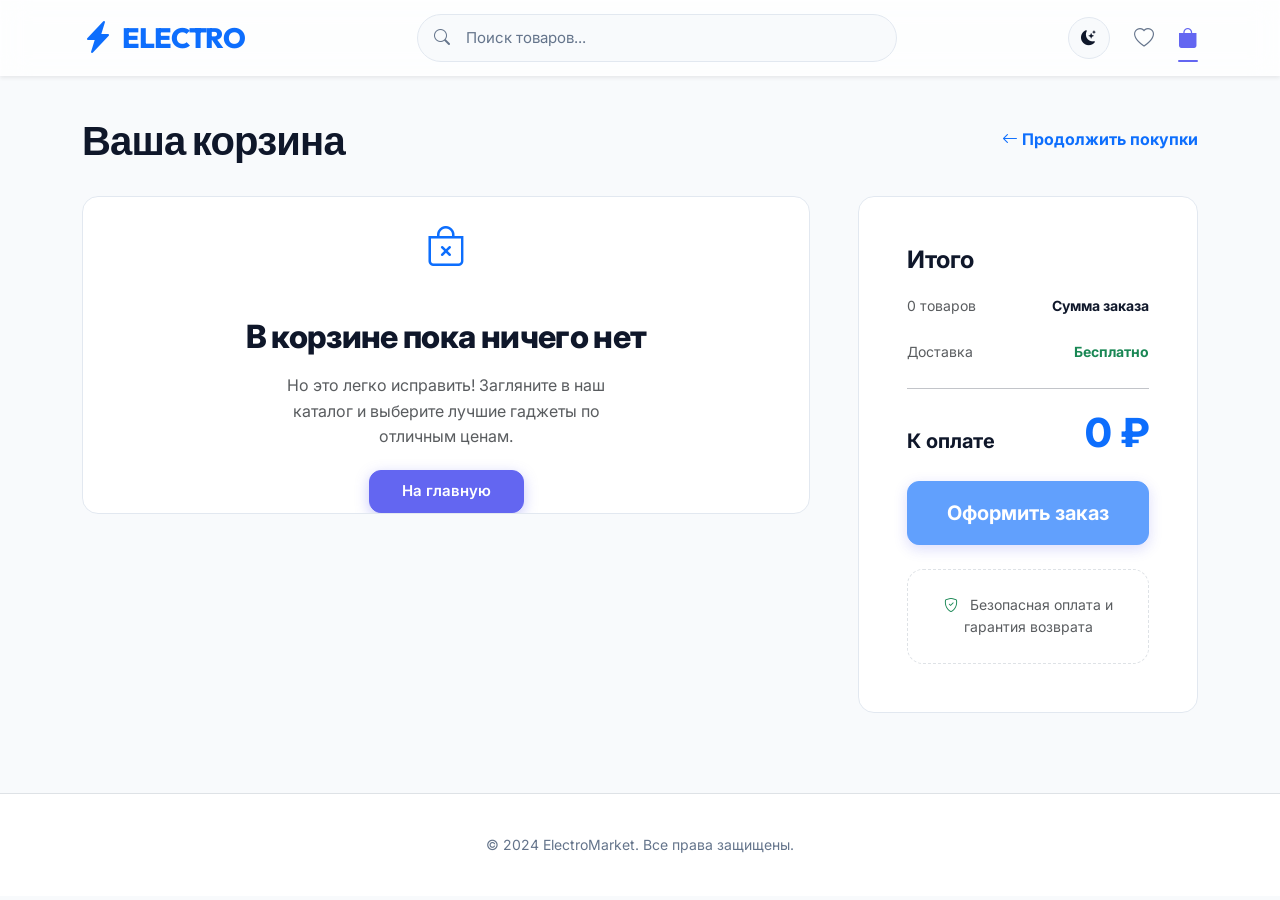
==== commit 5bce217f: "Финальная доработка: исправление темы (FOUC), улучшение системы отзывов, навигация в поиске и визуал" ====
--- a/pages/cart.html
+++ b/pages/cart.html
@@ -1,6 +1,7 @@
 <!DOCTYPE html>
 <html lang="ru" data-theme="light">
 <head>
+  <script>document.documentElement.setAttribute('data-theme', localStorage.getItem('theme') || 'light');</script>
   <meta charset="UTF-8">
   <meta name="viewport" content="width=device-width, initial-scale=1.0">
   <title>Корзина — ElectroMarket</title>
--- a/css/style.css
+++ b/css/style.css
@@ -1,89 +1,109 @@
+/* =========================================
+   ElectroMarket — Premium Design System
+   ========================================= */
+
+/* ---------- CSS Variables (Light) ---------- */
 :root {
-  /* Core Colors - Modern Indigo/Violet Palette */
-  --primary: #6366f1;
+  /* Core Brand Colors */
+  --primary:       #6366f1;
   --primary-hover: #4f46e5;
   --primary-light: #e0e7ff;
-  --secondary: #64748b;
-  --accent: #f59e0b;
-  
+  --secondary:     #64748b;
+  --accent:        #f59e0b;
+
   /* Neutral Colors */
-  --bg-body: #f8fafc;
-  --bg-card: #ffffff;
-  --text-main: #0f172a;
+  --bg-body:    #f8fafc;
+  --bg-card:    #ffffff;
+  --text-main:  #0f172a;
   --text-muted: #64748b;
-  --border: #e2e8f0;
-  
-  /* Semantic Colors */
+  --border:     #e2e8f0;
+
+  /* Semantic */
   --success: #10b981;
-  --danger: #ef4444;
+  --danger:  #ef4444;
   --warning: #f59e0b;
-  --info: #3b82f6;
+  --info:    #3b82f6;
+
+  /* Glass (fixed missing vars) */
+  --glass-bg:     rgba(255, 255, 255, 0.72);
+  --glass-border: rgba(255, 255, 255, 0.35);
 
   /* Spacing Scale (8px base) */
-  --sp-1: 0.25rem; /* 4px */
-  --sp-2: 0.5rem;  /* 8px */
-  --sp-3: 0.75rem; /* 12px */
-  --sp-4: 1rem;    /* 16px */
-  --sp-5: 1.25rem; /* 20px */
-  --sp-6: 1.5rem;  /* 24px */
-  --sp-8: 2rem;    /* 32px */
-  --sp-10: 2.5rem; /* 40px */
-  --sp-12: 3rem;   /* 48px */
-
-  /* Shadows - Layered & Soft */
+  --sp-1:  0.25rem;
+  --sp-2:  0.5rem;
+  --sp-3:  0.75rem;
+  --sp-4:  1rem;
+  --sp-5:  1.25rem;
+  --sp-6:  1.5rem;
+  --sp-8:  2rem;
+  --sp-10: 2.5rem;
+  --sp-12: 3rem;
+
+  /* Shadows */
   --shadow-sm: 0 1px 2px 0 rgb(0 0 0 / 0.05);
   --shadow-md: 0 4px 6px -1px rgb(0 0 0 / 0.1), 0 2px 4px -2px rgb(0 0 0 / 0.1);
   --shadow-lg: 0 10px 15px -3px rgb(0 0 0 / 0.1), 0 4px 6px -4px rgb(0 0 0 / 0.1);
   --shadow-xl: 0 20px 25px -5px rgb(0 0 0 / 0.1), 0 8px 10px -6px rgb(0 0 0 / 0.1);
-  --shadow-inner: inset 0 2px 4px 0 rgb(0 0 0 / 0.05);
-
-  /* Radius */
-  --radius-sm: 0.375rem;
-  --radius-md: 0.5rem;
-  --radius-lg: 0.75rem;
-  --radius-xl: 1rem;
-  --radius-2xl: 1.5rem;
+
+  /* Border Radius */
+  --radius-sm:   0.375rem;
+  --radius-md:   0.5rem;
+  --radius-lg:   0.75rem;
+  --radius-xl:   1rem;
+  --radius-2xl:  1.5rem;
   --radius-full: 9999px;
 
   /* Transitions */
-  --ease-in-out: cubic-bezier(0.4, 0, 0.2, 1);
-  --transition-fast: 150ms var(--ease-in-out);
+  --ease-in-out:       cubic-bezier(0.4, 0, 0.2, 1);
+  --transition-fast:   150ms var(--ease-in-out);
   --transition-normal: 250ms var(--ease-in-out);
-  --transition-slow: 400ms var(--ease-in-out);
+  --transition-slow:   400ms var(--ease-in-out);
 
   /* Layout */
-  --header-height: 80px;
-  --container-max-width: 1280px;
-}
-
-/* Dark Mode Overrides */
+  --header-height: 76px;
+}
+
+/* ---------- Dark Mode ---------- */
 [data-theme="dark"] {
-  --bg-body: #020617;
-  --bg-card: #0f172a;
-  --text-main: #f1f5f9;
+  --bg-body:    #020617;
+  --bg-card:    #0f172a;
+  --text-main:  #f1f5f9;
   --text-muted: #94a3b8;
-  --border: #1e293b;
+  --border:     #1e293b;
+  --primary-light: rgba(99, 102, 241, 0.18);
+
+  --glass-bg:     rgba(15, 23, 42, 0.75);
+  --glass-border: rgba(255, 255, 255, 0.08);
+
   --shadow-sm: 0 1px 2px 0 rgb(0 0 0 / 0.3);
   --shadow-md: 0 4px 6px -1px rgb(0 0 0 / 0.5);
   --shadow-lg: 0 10px 15px -3px rgb(0 0 0 / 0.5);
   --shadow-xl: 0 20px 25px -5px rgb(0 0 0 / 0.5);
-  --primary-light: rgba(99, 102, 241, 0.15);
-}
-
-/* Base Styles */
+}
+
+/* ==========================================
+   Base Styles
+   ========================================== */
+
+*, *::before, *::after {
+  box-sizing: border-box;
+}
+
 body {
   font-family: 'Inter', system-ui, -apple-system, sans-serif;
   background-color: var(--bg-body);
   color: var(--text-main);
-  line-height: 1.5;
+  line-height: 1.6;
   -webkit-font-smoothing: antialiased;
+  -moz-osx-font-smoothing: grayscale;
   transition: background-color var(--transition-normal), color var(--transition-normal);
 }
 
 h1, h2, h3, h4, h5, h6 {
   font-weight: 700;
-  letter-spacing: -0.025em;
-  color: var(--text-main);
+  letter-spacing: -0.02em;
+  color: var(--text-main);
+  line-height: 1.25;
 }
 
 a {
@@ -92,30 +112,67 @@
   transition: color var(--transition-fast);
 }
 
-/* Typography Utilities */
-.text-balance { text-wrap: balance; }
+img { max-width: 100%; height: auto; }
+
+/* ==========================================
+   Typography Utilities
+   ========================================== */
+
+/* fw-800 — Bootstrap 5 stops at fw-bold (700) */
+.fw-800 { font-weight: 800 !important; }
+
+.text-main     { color: var(--text-main)  !important; }
+.text-balance  { text-wrap: balance; }
 .text-gradient {
-  background: linear-gradient(135deg, var(--primary), var(--primary-hover));
+  background: linear-gradient(135deg, var(--primary), #a855f7);
   -webkit-background-clip: text;
   -webkit-text-fill-color: transparent;
-}
-
-/* Glassmorphism */
+  background-clip: text;
+}
+
+.tracking-tighter { letter-spacing: -0.04em; }
+.tracking-wider   { letter-spacing: 0.08em; }
+
+/* Spacing helpers used in HTML (Bootstrap doesn't have py-10 etc.) */
+.py-10 { padding-top: 2.5rem !important; padding-bottom: 2.5rem !important; }
+.mb-10 { margin-bottom: 2.5rem !important; }
+.mt-10 { margin-top:    2.5rem !important; }
+.pb-10 { padding-bottom: 2.5rem !important; }
+.pt-10 { padding-top:    2.5rem !important; }
+.mb-8  { margin-bottom: 2rem !important; }
+.mb-6  { margin-bottom: 1.5rem !important; }
+.mb-5  { margin-bottom: 1.25rem !important; }
+.p-6   { padding: 1.5rem !important; }
+.px-8  { padding-left: 2rem !important; padding-right: 2rem !important; }
+.gap-6 { gap: 1.5rem !important; }
+
+/* Rounded utilities */
+.rounded-xl  { border-radius: var(--radius-xl)  !important; }
+.rounded-2xl { border-radius: var(--radius-2xl) !important; }
+.rounded-full { border-radius: var(--radius-full) !important; }
+.rounded-lg   { border-radius: var(--radius-lg)  !important; }
+
+/* Max-width helpers */
+.max-w-sm  { max-width: 380px; }
+.max-w-md  { max-width: 480px; }
+
+/* ==========================================
+   Glassmorphism
+   ========================================== */
+
 .glass {
-  background: rgba(255, 255, 255, 0.7);
-  backdrop-filter: blur(12px);
-  -webkit-backdrop-filter: blur(12px);
-  border: 1px solid rgba(255, 255, 255, 0.3);
-}
-
-[data-theme="dark"] .glass {
-  background: rgba(15, 23, 42, 0.7);
-  border: 1px solid rgba(255, 255, 255, 0.1);
-}
-
-/* Button Overrides */
+  background: var(--glass-bg);
+  backdrop-filter: blur(14px);
+  -webkit-backdrop-filter: blur(14px);
+  border: 1px solid var(--glass-border);
+}
+
+/* ==========================================
+   Buttons
+   ========================================== */
+
 .btn {
-  padding: 0.625rem 1.25rem;
+  padding: 0.6rem 1.25rem;
   font-weight: 600;
   border-radius: var(--radius-lg);
   transition: all var(--transition-normal);
@@ -123,52 +180,95 @@
   align-items: center;
   justify-content: center;
   gap: var(--sp-2);
-}
+  position: relative;
+  overflow: hidden;
+  font-size: 0.9375rem;
+}
+
+.btn:active { transform: scale(0.96); }
 
 .btn-primary {
   background-color: var(--primary);
-  border: none;
-  color: white;
-  box-shadow: 0 4px 14px 0 rgba(99, 102, 241, 0.39);
+  border-color: var(--primary);
+  color: #fff;
+  box-shadow: 0 4px 14px 0 rgba(99, 102, 241, 0.35);
 }
 
 .btn-primary:hover {
   background-color: var(--primary-hover);
+  border-color: var(--primary-hover);
+  color: #fff;
+  box-shadow: 0 8px 22px rgba(99, 102, 241, 0.42);
+  transform: translateY(-2px);
+}
+
+.btn-light {
+  background: var(--bg-body);
+  border-color: var(--border);
+  color: var(--text-main);
+}
+
+.btn-light:hover {
+  background: var(--primary-light);
+  border-color: var(--primary);
+  color: var(--primary);
   transform: translateY(-1px);
-  box-shadow: 0 6px 20px rgba(99, 102, 241, 0.23);
-}
-
-.btn-light {
-  background-color: var(--bg-card);
-  border: 1px solid var(--border);
-  color: var(--text-main);
-}
-
-.btn-light:hover {
-  background-color: var(--bg-body);
-  border-color: var(--primary);
-}
-
-/* Card Styles */
+}
+
+/* ==========================================
+   Cards
+   ========================================== */
+
 .card-premium {
   background: var(--bg-card);
   border: 1px solid var(--border);
   border-radius: var(--radius-xl);
   overflow: hidden;
-  transition: all var(--transition-normal);
+  transition: transform var(--transition-normal), box-shadow var(--transition-normal), border-color var(--transition-normal);
+  position: relative;
 }
 
 .card-premium:hover {
-  transform: translateY(-4px);
-  box-shadow: var(--shadow-xl);
-  border-color: var(--primary-light);
-}
-
-/* Header & Nav */
+  transform: translateY(-6px);
+  box-shadow: 0 20px 40px rgba(0, 0, 0, 0.1);
+  border-color: var(--primary);
+}
+
+/* Shine sweep on hover */
+.card-premium::before {
+  content: '';
+  position: absolute;
+  top: 0;
+  left: -100%;
+  width: 50%;
+  height: 100%;
+  background: linear-gradient(to right, transparent, rgba(255,255,255,0.25), transparent);
+  transform: skewX(-25deg);
+  transition: left 0.7s var(--ease-in-out);
+  pointer-events: none;
+  z-index: 1;
+}
+
+.card-premium:hover::before { left: 130%; }
+
+/* Bootstrap .card style override for profile page */
+.card {
+  border-radius: var(--radius-xl) !important;
+  border-color: var(--border) !important;
+  background: var(--bg-card) !important;
+  color: var(--text-main) !important;
+}
+
+/* ==========================================
+   Header & Navigation
+   ========================================== */
+
 .header-main {
   height: var(--header-height);
-  background: var(--bg-card);
-  border-bottom: 1px solid var(--border);
+  background: var(--glass-bg);
+  backdrop-filter: blur(14px);
+  -webkit-backdrop-filter: blur(14px);
+  border-bottom: 1px solid var(--glass-border);
   position: sticky;
   top: 0;
   z-index: 1000;
@@ -177,13 +277,13 @@
 .nav-link-custom {
   font-weight: 500;
   color: var(--text-muted);
+  padding: var(--sp-2) 0;
   position: relative;
-  padding: var(--sp-2) 0;
-}
-
-.nav-link-custom:hover, .nav-link-custom.active {
-  color: var(--primary);
-}
+  transition: color var(--transition-fast);
+}
+
+.nav-link-custom:hover,
+.nav-link-custom.active { color: var(--primary); }
 
 .nav-link-custom::after {
   content: '';
@@ -193,85 +293,148 @@
   width: 0;
   height: 2px;
   background: var(--primary);
+  border-radius: 2px;
   transition: width var(--transition-normal);
 }
 
-.nav-link-custom:hover::after, .nav-link-custom.active::after {
-  width: 100%;
-}
-
-/* Search Bar */
+.nav-link-custom:hover::after,
+.nav-link-custom.active::after { width: 100%; }
+
+/* ==========================================
+   Search Bar
+   ========================================== */
+
 .search-container {
   position: relative;
   width: 100%;
-  max-width: 500px;
+  max-width: 480px;
 }
 
 .search-input-premium {
   width: 100%;
-  padding: 0.75rem 1rem 0.75rem 3rem;
+  padding: 0.7rem 1.1rem 0.7rem 3rem;
   background: var(--bg-body);
-  border: 1px solid var(--border);
+  border: 1.5px solid var(--border);
   border-radius: var(--radius-full);
+  color: var(--text-main);
+  font-size: 0.9375rem;
   transition: all var(--transition-normal);
 }
+
+.search-input-premium::placeholder { color: var(--text-muted); }
 
 .search-input-premium:focus {
   outline: none;
   border-color: var(--primary);
   background: var(--bg-card);
-  box-shadow: 0 0 0 4px var(--primary-light);
+  box-shadow: 0 0 0 4px rgba(99, 102, 241, 0.15);
 }
 
 .search-icon {
   position: absolute;
-  left: 1.25rem;
+  left: 1.1rem;
   top: 50%;
   transform: translateY(-50%);
   color: var(--text-muted);
-}
-
-/* Product Card Specifics */
+  pointer-events: none;
+  font-size: 1rem;
+}
+
+/* Search Suggestions Dropdown */
+.search-suggestions-container {
+  position: absolute;
+  top: calc(100% + 0.5rem);
+  left: 0;
+  right: 0;
+  background: var(--glass-bg);
+  backdrop-filter: blur(20px);
+  -webkit-backdrop-filter: blur(20px);
+  border: 1px solid var(--glass-border);
+  border-radius: var(--radius-xl);
+  box-shadow: var(--shadow-xl);
+  z-index: 1001;
+  overflow: hidden;
+  display: none;
+}
+
+.suggestion-item {
+  display: flex;
+  align-items: center;
+  gap: 0.875rem;
+  padding: 0.875rem 1rem;
+  color: var(--text-main);
+  transition: background var(--transition-fast);
+  border-bottom: 1px solid var(--border);
+}
+
+.suggestion-item:last-child { border-bottom: none; }
+
+.suggestion-item:hover {
+  background: rgba(99, 102, 241, 0.08);
+  color: var(--primary);
+}
+
+/* ==========================================
+   Product Card Specifics
+   ========================================== */
+
 .product-card-img-wrapper {
   position: relative;
-  aspect-ratio: 1/1;
+  aspect-ratio: 1 / 1;
   padding: var(--sp-6);
-  background: #fff;
+  background: #f8fafc;
   display: flex;
   align-items: center;
   justify-content: center;
 }
 
 [data-theme="dark"] .product-card-img-wrapper {
-  background: #f8fafc; /* Keep light background for products usually */
+  background: #f1f5f9; /* Keep light bg for product images */
 }
 
 .badge-float {
   position: absolute;
-  top: var(--sp-4);
-  left: var(--sp-4);
+  top: var(--sp-3);
+  left: var(--sp-3);
   z-index: 10;
+  font-size: 0.7rem;
+  font-weight: 700;
+  letter-spacing: 0.02em;
+  box-shadow: var(--shadow-md);
+}
+
+/* Subtle pulse only on sale badge, not all danger badges */
+.badge-float.bg-danger {
+  animation: pulse-red 2.5s ease-in-out infinite;
+}
+
+@keyframes pulse-red {
+  0%   { box-shadow: 0 0 0 0 rgba(239, 68, 68, 0.4); }
+  70%  { box-shadow: 0 0 0 8px rgba(239, 68, 68, 0); }
+  100% { box-shadow: 0 0 0 0 rgba(239, 68, 68, 0); }
 }
 
 .fav-btn-float {
   position: absolute;
-  top: var(--sp-4);
-  right: var(--sp-4);
+  top: var(--sp-3);
+  right: var(--sp-3);
   z-index: 10;
-  width: 40px;
-  height: 40px;
+  width: 38px;
+  height: 38px;
   border-radius: var(--radius-full);
   background: white;
+  border: none;
   display: flex;
   align-items: center;
   justify-content: center;
   box-shadow: var(--shadow-md);
   cursor: pointer;
   transition: all var(--transition-fast);
+  color: var(--text-muted);
 }
 
 .fav-btn-float:hover {
-  transform: scale(1.1);
+  transform: scale(1.12);
   color: var(--danger);
 }
 
@@ -280,102 +443,359 @@
   color: white;
 }
 
-/* Animations */
+/* ==========================================
+   Hero Section — Readability Fix
+   ========================================== */
+
+/* PS5 / dark mini-card text fix */
+.hero-card-dark {
+  background: #1e293b;
+  color: #fff;
+}
+
+.hero-card-dark .text-muted { color: #94a3b8 !important; }
+.hero-card-dark .text-accent { color: var(--accent) !important; }
+
+/* ==========================================
+   Category Cards (hover-shadow)
+   ========================================== */
+
+.hover-shadow:hover {
+  box-shadow: 0 12px 30px rgba(99, 102, 241, 0.15) !important;
+}
+
+/* Category card — anchors need block display to fill height */
+a.card-premium {
+  display: flex;
+  flex-direction: column;
+  align-items: center;
+  color: var(--text-main);
+  text-decoration: none;
+}
+
+a.card-premium:hover { color: var(--primary); }
+
+/* Hero light card — white in light mode, dark navy in dark mode */
+.hero-card-light {
+  background: #ffffff;
+  border: 2px solid var(--primary-light) !important;
+}
+
+[data-theme="dark"] .hero-card-light {
+  background: #1e293b !important;
+  border-color: rgba(99, 102, 241, 0.3) !important;
+}
+
+[data-theme="dark"] .hero-card-light h3 { color: #f1f5f9 !important; }
+[data-theme="dark"] .hero-card-light p   { color: #94a3b8 !important; }
+[data-theme="dark"] .hero-card-light .text-primary { color: var(--primary) !important; }
+
+/* ==========================================
+   Profile sidebar nav links
+   ========================================== */
+
+.profile-nav-link {
+  color: var(--text-secondary);
+  text-decoration: none;
+  font-weight: 500;
+}
+
+.profile-nav-link:hover {
+  color: var(--primary);
+  background: var(--primary-light);
+}
+
+[data-theme="dark"] .profile-nav-link {
+  color: #94a3b8;
+}
+
+[data-theme="dark"] .profile-nav-link:hover {
+  color: var(--primary);
+  background: rgba(99, 102, 241, 0.15);
+}
+
+/* ==========================================
+   Badges
+   ========================================== */
+
+.badge.bg-primary-light {
+  background: var(--primary-light) !important;
+}
+
+.badge.bg-danger { background: var(--danger) !important; }
+
+/* ==========================================
+   Forms & Inputs
+   ========================================== */
+
+.form-control,
+.form-select {
+  background-color: var(--bg-card);
+  border-color: var(--border);
+  color: var(--text-main);
+  border-radius: var(--radius-lg);
+  transition: all var(--transition-normal);
+  font-size: 0.9375rem;
+}
+
+.form-control:focus,
+.form-select:focus {
+  background-color: var(--bg-card);
+  border-color: var(--primary);
+  color: var(--text-main);
+  box-shadow: 0 0 0 4px rgba(99, 102, 241, 0.12);
+}
+
+.form-control::placeholder { color: var(--text-muted); }
+
+.form-label {
+  color: var(--text-muted);
+  font-weight: 500;
+  font-size: 0.875rem;
+}
+
+/* Custom checkbox */
+.form-check-input:checked {
+  background-color: var(--primary);
+  border-color: var(--primary);
+}
+
+.form-check-input:focus {
+  box-shadow: 0 0 0 4px rgba(99, 102, 241, 0.15);
+  border-color: var(--primary);
+}
+
+/* Glass form controls (catalog filter) */
+.form-control.glass,
+.form-select.glass {
+  background: var(--glass-bg);
+  border-color: var(--glass-border);
+}
+
+/* ==========================================
+   Breadcrumb
+   ========================================== */
+
+.breadcrumb-item + .breadcrumb-item::before {
+  color: var(--text-muted);
+}
+
+.breadcrumb-item a { color: var(--text-muted); }
+.breadcrumb-item a:hover { color: var(--primary); }
+.breadcrumb-item.active { color: var(--text-main); font-weight: 600; }
+
+/* ==========================================
+   Animations
+   ========================================== */
+
 @keyframes fadeInUp {
-  from { opacity: 0; transform: translateY(20px); }
-  to { opacity: 1; transform: translateY(0); }
+  from { opacity: 0; transform: translateY(18px); }
+  to   { opacity: 1; transform: translateY(0); }
 }
 
 .animate-fade-in-up {
-  animation: fadeInUp 0.6s var(--ease-in-out) both;
-}
-
-/* Skeleton Loader */
+  animation: fadeInUp 0.55s var(--ease-in-out) both;
+}
+
+/* ==========================================
+   Skeleton Loader
+   ========================================== */
+
 .skeleton {
-  background: linear-gradient(90deg, var(--border) 25%, var(--bg-body) 50%, var(--border) 75%);
+  background: linear-gradient(
+    90deg,
+    var(--border) 25%,
+    var(--bg-body) 50%,
+    var(--border) 75%
+  );
   background-size: 200% 100%;
-  animation: skeleton-loading 1.5s infinite linear;
+  animation: skeleton-loading 1.6s linear infinite;
+  border-radius: var(--radius-xl);
 }
 
 @keyframes skeleton-loading {
   from { background-position: 200% 0; }
-  to { background-position: -200% 0; }
-}
-
-/* Responsive Utilities */
-@media (max-width: 768px) {
-  :root {
-    --header-height: 70px;
-  }
-  
-  .display-1 { font-size: 3rem; }
-  .display-4 { font-size: 2rem; }
-}
-
-/* Scrollbar Styling */
-::-webkit-scrollbar {
-  width: 8px;
-}
-
-::-webkit-scrollbar-track {
+  to   { background-position: -200% 0; }
+}
+
+/* ==========================================
+   Footer
+   ========================================== */
+
+footer {
+  background: var(--bg-card);
+  color: var(--text-main);
+}
+
+footer .text-muted { color: var(--text-muted) !important; }
+
+.hover-primary:hover { color: var(--primary) !important; }
+
+/* ==========================================
+   Scroll-to-Top Button
+   ========================================== */
+
+#scroll-top-btn {
+  transition: opacity 0.4s var(--ease-in-out), transform 0.4s cubic-bezier(0.175, 0.885, 0.32, 1.275) !important;
+}
+
+#scroll-top-btn:hover {
+  transform: scale(1.1) translateY(-4px) !important;
+  box-shadow: 0 12px 24px rgba(99, 102, 241, 0.35) !important;
+}
+
+/* ==========================================
+   Notification Toast
+   ========================================== */
+
+#notification-container {
+  pointer-events: none;
+}
+
+#notification-container > div {
+  pointer-events: auto;
+  transition: opacity 0.4s ease, transform 0.4s ease;
+}
+
+/* ==========================================
+   Profile Page — unified with main design
+   ========================================== */
+
+/* Top-bar on profile.html */
+.top-bar {
+  background: var(--bg-card);
+  border-bottom: 1px solid var(--border);
+  font-size: 0.8125rem;
+  color: var(--text-muted);
+}
+
+.top-bar a { color: var(--text-muted); }
+.top-bar a:hover { color: var(--primary); }
+
+/* Old DNS-style classes — mapped to design system */
+.bg-card-custom    { background: var(--bg-card) !important; color: var(--text-main) !important; }
+.border-custom     { border-color: var(--border) !important; }
+.text-muted-custom { color: var(--text-muted) !important; }
+.shadow-md         { box-shadow: var(--shadow-md) !important; }
+
+/* Profile nav icons (DNS-style .nav-icon) */
+.nav-icon {
+  color: var(--text-muted);
+  font-weight: 500;
+  position: relative;
+  transition: color var(--transition-fast);
+}
+.nav-icon:hover { color: var(--primary); }
+
+/* Profile search bar */
+#search-form { position: relative; }
+#search-form .search-input {
+  padding-right: 3.5rem;
+  border-radius: var(--radius-full);
+  border: 1.5px solid var(--border);
   background: var(--bg-body);
-}
-
+  color: var(--text-main);
+  transition: all var(--transition-normal);
+}
+#search-form .search-input:focus {
+  border-color: var(--primary);
+  box-shadow: 0 0 0 4px rgba(99, 102, 241, 0.12);
+  outline: none;
+}
+#search-form .search-btn {
+  position: absolute;
+  right: 0;
+  top: 0;
+  height: 100%;
+  border-radius: 0 var(--radius-full) var(--radius-full) 0;
+}
+
+/* Profile nav-badge */
+.nav-badge {
+  position: absolute;
+  top: -4px;
+  right: -8px;
+  background: var(--danger);
+  color: #fff;
+  border-radius: var(--radius-full);
+  font-size: 0.65rem;
+  font-weight: 700;
+  padding: 0 5px;
+  min-width: 18px;
+  height: 18px;
+  display: flex;
+  align-items: center;
+  justify-content: center;
+}
+
+/* List group uniform styling */
+.list-group-item {
+  background: var(--bg-card) !important;
+  color: var(--text-main) !important;
+  border-color: var(--border) !important;
+  transition: background var(--transition-fast), color var(--transition-fast);
+}
+.list-group-item:hover {
+  background: var(--primary-light) !important;
+  color: var(--primary) !important;
+}
+.list-group-item.text-danger:hover {
+  background: rgba(239, 68, 68, 0.08) !important;
+  color: var(--danger) !important;
+}
+
+/* Offcanvas (mobile menu) */
+.offcanvas { background: var(--bg-card) !important; color: var(--text-main) !important; }
+.offcanvas .offcanvas-header { border-color: var(--border) !important; }
+.btn-close-white { filter: invert(0.5); }
+
+/* Alert override in profile */
+.alert {
+  background: var(--bg-body) !important;
+  border-color: var(--border) !important;
+  color: var(--text-main) !important;
+}
+
+/* ==========================================
+   Utility: border-dashed (used in cart)
+   ========================================== */
+
+.border-dashed { border-style: dashed !important; }
+
+/* ==========================================
+   Responsive Overrides
+   ========================================== */
+
+@media (max-width: 992px) {
+  :root { --header-height: 68px; }
+}
+
+@media (max-width: 576px) {
+  :root { --header-height: 64px; }
+
+  .display-3 { font-size: 2rem; }
+  .display-4 { font-size: 1.75rem; }
+  .display-5 { font-size: 1.5rem; }
+  .display-6 { font-size: 1.25rem; }
+
+  .py-10 { padding-top: 1.75rem !important; padding-bottom: 1.75rem !important; }
+  .mb-10 { margin-bottom: 1.75rem !important; }
+  .mt-10 { margin-top: 1.75rem !important; }
+}
+
+/* ==========================================
+   Scrollbar
+   ========================================== */
+
+::-webkit-scrollbar { width: 7px; }
+::-webkit-scrollbar-track { background: var(--bg-body); }
 ::-webkit-scrollbar-thumb {
   background: var(--border);
   border-radius: var(--radius-full);
 }
-
-::-webkit-scrollbar-thumb:hover {
-  background: var(--text-muted);
-}
-
-
-/* Advanced Components */
-.search-suggestions-container {
-  position: absolute;
-  top: 100%;
-  left: 0;
-  right: 0;
-  margin-top: 0.5rem;
-  background: var(--glass-bg);
-  backdrop-filter: blur(20px);
-  -webkit-backdrop-filter: blur(20px);
-  border: 1px solid var(--glass-border);
-  border-radius: 1rem;
-  box-shadow: 0 10px 40px rgba(0,0,0,0.1);
-  z-index: 1000;
-  overflow: hidden;
-  display: none;
-}
-
-.suggestion-item {
-  display: flex;
-  align-items: center;
-  gap: 1rem;
-  padding: 1rem;
-  text-decoration: none;
-  transition: all 0.2s ease;
-  border-bottom: 1px solid var(--glass-border);
-}
-
-.suggestion-item:last-child {
-  border-bottom: none;
-}
-
-.suggestion-item:hover {
-  background: rgba(99, 102, 241, 0.1);
-}
-
-.smaller {
-  font-size: 0.75rem;
-}
-
-#scroll-top-btn {
-  transition: all 0.4s cubic-bezier(0.175, 0.885, 0.32, 1.275) !important;
-}
-
-#scroll-top-btn:hover {
-  transform: scale(1.1) translateY(-5px) !important;
-  box-shadow: 0 10px 20px rgba(99, 102, 241, 0.3);
-}
+::-webkit-scrollbar-thumb:hover { background: var(--text-muted); }
+
+/* ==========================================
+   Smaller text utility
+   ========================================== */
+.smaller { font-size: 0.75rem; }
